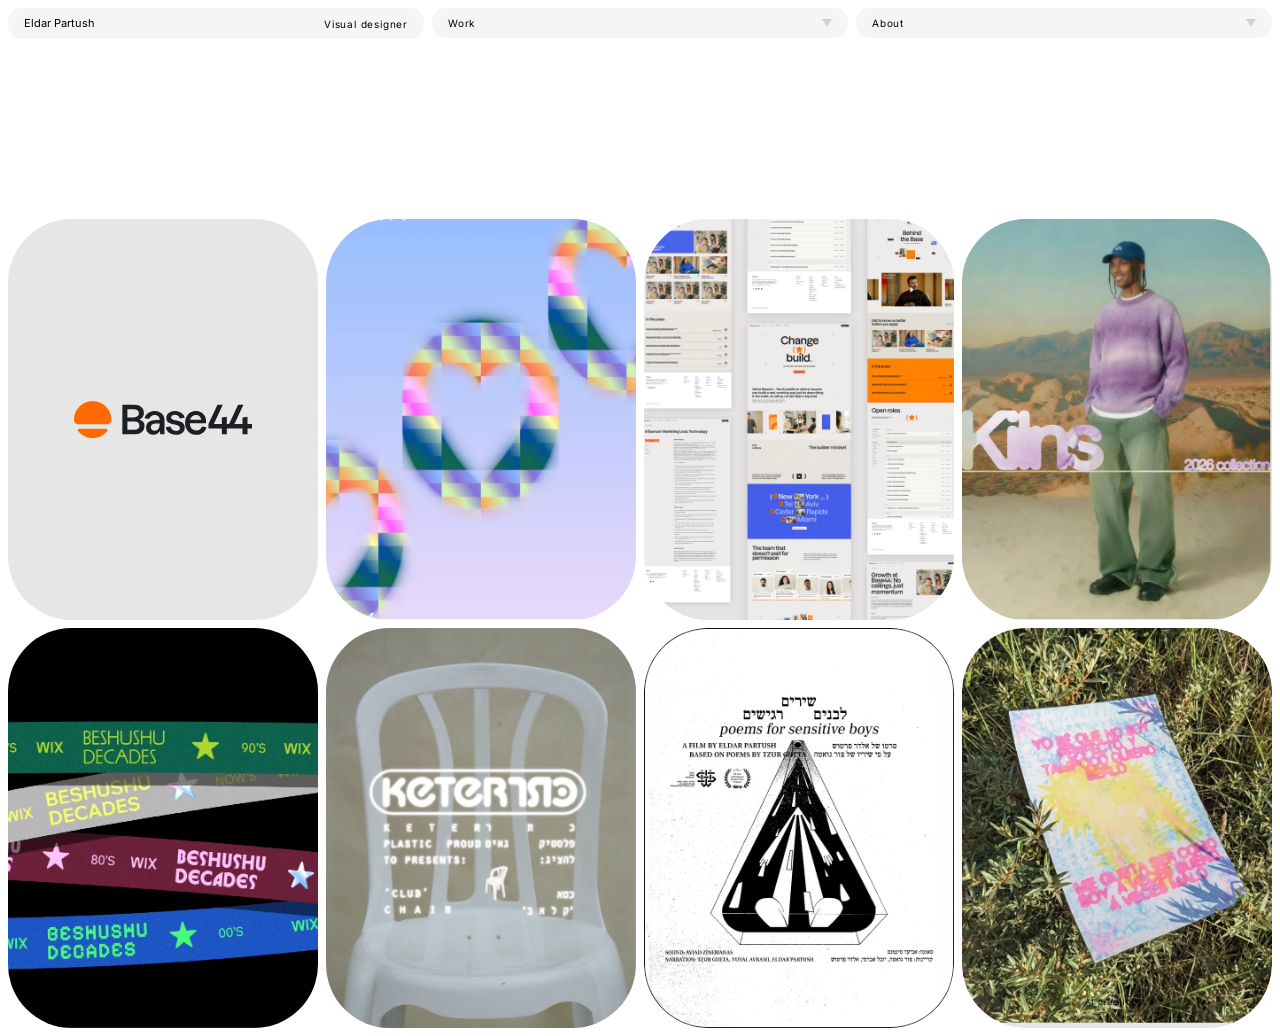
==== index.html @ a839dbbc "Base44 Careers screens, updated AI Creations media and description Co-Authored-By: Claude Opus 5.5 <" ====
<!doctype html>
<html lang="en">
<head>
<meta charset="utf-8">
<meta name="viewport" content="width=device-width, initial-scale=1, viewport-fit=cover">
<meta name="description" content="Eldar Partush, visual designer. Selected work in branding, campaigns, events and motion.">
<title>Eldar Partush</title>
<link rel="preconnect" href="https://fonts.googleapis.com">
<link rel="preconnect" href="https://fonts.gstatic.com" crossorigin>
<link rel="stylesheet" href="https://fonts.googleapis.com/css2?family=Inter:wght@400;500&display=swap">
<style>
  /* Layout: 8px gutter, three equal header pills, a 4-column tile grid; project pages split 50/50 into a sticky info column and a media grid built on the same column width. */
  :root {
    --bg: #ffffff;
    --pill: #f5f5f5;
    --tile: #e6e6e6;
    --ink: #000000;
    --ink-muted: rgba(0, 0, 0, 0.3);
    --ink-caption: #4d4d4d;
    --rule: rgba(0, 0, 0, 0.1);
    --glass: rgba(245, 245, 245, 0.72);
    --font: "Inter", "Helvetica Neue", Arial, system-ui, sans-serif;
    --gap: 8px;
    --pill-r: 14px;
    --hero: 180px;
    color-scheme: light;
  }

  * { box-sizing: border-box; }
  html { -webkit-text-size-adjust: 100%; }
  body {
    margin: 0;
    background: var(--bg);
    color: var(--ink);
    font-family: var(--font);
    font-size: 10px;
    letter-spacing: 0.8px;
    -webkit-font-smoothing: antialiased;
  }
  a { color: inherit; text-decoration: none; }
  button { font: inherit; color: inherit; letter-spacing: inherit; background: none; border: 0; padding: 0; cursor: pointer; text-align: inherit; }
  :focus-visible { outline: 1.5px solid var(--ink); outline-offset: 2px; }

  .wrap {
    padding-inline: var(--gap);
    padding-block: 0 var(--gap);
    container-type: inline-size;
    container-name: page;
  }

  /* ---------- Header ---------- */
  .header {
    position: sticky;
    top: env(safe-area-inset-top, 0px);
    z-index: 20;
    display: grid;
    grid-template-columns: repeat(3, minmax(0, 1fr));
    gap: var(--gap);
    padding-top: var(--gap);
    background: var(--bg);
  }
  .pill {
    display: flex;
    align-items: center;
    justify-content: space-between;
    gap: 12px;
    min-height: 30px;
    padding: 9px 16px;
    border-radius: var(--pill-r);
    background: var(--pill);
    white-space: nowrap;
    width: 100%;
    line-height: 1.2;
  }
  .brand .name { font-size: 11px; letter-spacing: 0; }
  .chev { width: 10px; height: 8px; flex: none; transition: transform .25s ease; }
  .chev-left { width: 8px; height: 10px; flex: none; }
  .menu { position: relative; }
  .menu[data-open="true"] .chev { transform: rotate(180deg); }
  .menu .pill:hover { background: #efefef; }

  .panel {
    position: absolute;
    top: calc(100% + 4px);
    left: 0;
    right: 0;
    max-height: calc(100vh - 60px);
    overflow-y: auto;
    padding: 16px;
    border-radius: var(--pill-r);
    background: var(--glass);
    -webkit-backdrop-filter: blur(24px) saturate(1.2);
    backdrop-filter: blur(24px) saturate(1.2);
    opacity: 0;
    transform: translateY(-4px);
    pointer-events: none;
    transition: opacity .2s ease, transform .2s ease;
  }
  .menu[data-open="true"] .panel { opacity: 1; transform: none; pointer-events: auto; }

  .label { color: var(--ink-muted); text-transform: uppercase; letter-spacing: 0.8px; }
  .divider { height: 1px; background: var(--rule); }
  .rows { display: grid; gap: 8px; letter-spacing: 0.2px; }
  .row { display: grid; grid-template-columns: 1fr 1fr; gap: 8px; }
  .row > * { min-width: 0; }

  .worklist { display: grid; gap: 0; }
  .worklist .head { display: grid; grid-template-columns: 1fr 1fr; gap: 8px; padding-bottom: 8px; border-bottom: 1px solid var(--rule); }
  .worklist a {
    display: grid; grid-template-columns: 1fr 1fr; gap: 8px;
    padding-block: 7px; letter-spacing: 0.2px;
    border-bottom: 1px solid transparent;
    transition: opacity .15s ease;
  }
  .worklist:hover a { opacity: .45; }
  .worklist a:hover, .worklist a:focus-visible { opacity: 1; }

  .about { display: grid; gap: 28px; }
  .about section { display: grid; gap: 8px; }
  .about p { margin: 0; line-height: 1.5; letter-spacing: 0.2px; max-width: 60ch; }
  .about ul { list-style: none; margin: 0; padding: 0; display: grid; gap: 3px; letter-spacing: 0.2px; }
  .about .link { text-decoration: underline; text-decoration-color: var(--rule); text-underline-offset: 2px; overflow-wrap: anywhere; }
  .about .link:hover { text-decoration-color: currentColor; }

  /* ---------- Shared column math ---------- */
  .hero-space { height: var(--hero); }
  .main { --col: calc((100cqw - 3 * var(--gap)) / 4); }
  .tile, .media {
    position: relative;
    overflow: hidden;
    background: var(--tile);
    border-radius: calc(var(--col) * 0.2057);
    max-width: 100%;
  }
  .tile img, .tile video, .media img, .media video { display: block; width: 100%; height: 100%; object-fit: cover; }

  /* ---------- Home grid ---------- */
  .grid { display: grid; grid-template-columns: repeat(4, minmax(0, 1fr)); gap: var(--gap); }
  .tile { aspect-ratio: 350 / 452; }
  .tile.logo { display: grid; place-items: center; }
  .tile.logo img { width: 57.7%; height: auto; object-fit: contain; }
  /* Hover caption: black text on a white pill, readable over any image */
  .tile .cap {
    position: absolute; left: 50%; bottom: 5.3%;
    max-width: calc(100% - 32px); width: max-content;
    padding: 7px 14px; border-radius: var(--pill-r);
    background: #ffffff; color: var(--ink);
    white-space: nowrap; overflow: hidden; text-overflow: ellipsis;
    opacity: 0; transform: translate(-50%, 4px);
    transition: opacity .25s ease, transform .25s ease;
    pointer-events: none;
  }
  a.tile img, a.tile video { transition: transform .6s cubic-bezier(.2, .7, .2, 1); }
  a.tile:hover img, a.tile:focus-visible img, a.tile:hover video, a.tile:focus-visible video { transform: scale(1.025); }
  .tile:hover .cap, .tile:focus-visible .cap { opacity: 1; transform: translate(-50%, 0); }
  @media (hover: none) { .tile .cap { opacity: 1; transform: translate(-50%, 0); } }

  /* ---------- Project page ---------- */
  .project { display: grid; grid-template-columns: repeat(2, minmax(0, 1fr)); gap: var(--gap); align-items: start; }
  .info {
    position: sticky;
    top: calc(env(safe-area-inset-top, 0px) + 46px);
    display: grid; gap: var(--gap); min-width: 0;
  }
  .card { background: var(--pill); border-radius: var(--pill-r); padding: 16px; display: grid; gap: 36px; }
  .card section { display: grid; gap: 8px; }
  .card p { margin: 0; letter-spacing: 0.2px; line-height: 1.5; max-width: 72ch; }
  .back:hover { background: #efefef; }
  .todo { color: var(--ink-muted); }

  .media-grid { display: grid; grid-template-columns: repeat(2, minmax(0, 1fr)); gap: var(--gap); min-width: 0; }
  .media { aspect-ratio: 350 / 452; }
  .media.wide { grid-column: 1 / -1; }
  .media.wide.r480 { aspect-ratio: 708 / 480; }
  .media.wide.r452 { aspect-ratio: 708 / 452; }
  .media.wide.r398 { aspect-ratio: 708 / 398; }
  .media.wide.r331 { aspect-ratio: 708 / 331; }
  /* Portrait film: half the media column, 9:16 like the Figma frame (354×629) */
  .media.tall { grid-column: 1; aspect-ratio: 354 / 629; background: #000; }
  .media.embed { background: #ebebe9; clip-path: inset(0 round calc(var(--col) * 0.2057)); }
  .media.embed iframe { position: absolute; inset: 0; width: 100%; height: 100%; border: 0; background: #fff; }
  /* Live sites render at a real viewport width and are scaled down by fitEmbed() */
  .media.embed:not(.video) iframe { inset: auto; top: 0; left: 0; transform-origin: 0 0; }
  /* Player placement taken from the Keter frame in Figma: 647×363 at (31, 58) inside 708×480 */
  .media.embed.video iframe { inset: auto; left: 4.394%; top: 12.14%; width: 91.4%; height: 75.71%; background: #000; }
  .media.embed-fallback { display: block; }
  .embed-cta {
    position: absolute; left: 50%; bottom: 7%; transform: translateX(-50%);
    padding: 9px 16px; border-radius: var(--pill-r); background: var(--glass);
    -webkit-backdrop-filter: blur(16px); backdrop-filter: blur(16px); white-space: nowrap;
  }

  /* Next-project link sits under the whole project, after the media */
  .next { margin-top: var(--gap); }

  /* view switching */
  .view { animation: fade .35s ease both; }
  @keyframes fade { from { opacity: 0; } to { opacity: 1; } }

  /* ---------- Narrow screens ---------- */
  @media (max-width: 900px) {
    :root { --hero: 96px; }
    .main { --col: calc((100cqw - var(--gap)) / 2); }
    .grid { grid-template-columns: repeat(2, minmax(0, 1fr)); }
    .project { grid-template-columns: minmax(0, 1fr); }
    .info { position: static; }
  }
  @media (max-width: 640px) {
    .media.wide.embed:not(.video) { aspect-ratio: 3 / 4; }
  }
  @media (max-width: 640px) {
    :root { --hero: 48px; }
    .header { grid-template-columns: 1fr 1fr; }
    .header .brand { grid-column: 1 / -1; }
    .menu .panel { position: fixed; left: var(--gap); right: var(--gap); top: 88px; max-height: calc(100vh - 100px); }
  }

  @media (prefers-reduced-motion: reduce) {
    *, *::before, *::after { transition: none !important; animation: none !important; }
  }
</style>
</head>
<body>
<div class="wrap">
  <header class="header">
    <a class="pill brand" href="#" aria-label="Eldar Partush, home">
      <span class="name">Eldar Partush</span>
      <span>Visual designer</span>
    </a>

    <div class="menu" id="menu-work" data-open="false">
      <button class="pill" id="btn-work" aria-expanded="false" aria-controls="panel-work">
        <span>Work</span>
        <img class="chev" src="img/chevron.svg" alt="" width="10" height="8">
      </button>
      <div class="panel" id="panel-work" role="region" aria-label="All work">
        <div class="worklist" id="worklist">
          <div class="head label"><span>Title</span><span>Categories</span></div>
        </div>
      </div>
    </div>

    <div class="menu" id="menu-about" data-open="false">
      <button class="pill" id="btn-about" aria-expanded="false" aria-controls="panel-about">
        <span>About</span>
        <img class="chev" src="img/chevron.svg" alt="" width="10" height="8">
      </button>
      <div class="panel" id="panel-about" role="region" aria-label="About">
        <div class="about">
          <section>
            <span class="label">Information</span>
            <div class="divider"></div>
            <p>I'm a visual designer working across brand identity, campaigns, events and motion.</p>
            <p>Curiosity is what drives me. I get a kick out of new tools and pick them up fast, which is how AI found its way into the heart of how I work. In my designs I go for playfulness, vivid color and precision: work that feels fun at first glance and holds up when you look closer.</p>
            <p>I hold a B.Des in Visual Communication from Shenkar. For the past three years I've been at Wix, where I started as a product designer on Wix Studio and today work as a visual designer on the Design Dev team.</p>
          </section>
          <section>
            <span class="label">Services</span>
            <div class="divider"></div>
            <ul>
              <li>Brand identity</li>
              <li>Campaigns</li>
              <li>Event design</li>
              <li>Web design</li>
              <li>Motion design</li>
              <li>AI-driven design</li>
            </ul>
          </section>
          <section>
            <span class="label">Selected clients</span>
            <div class="divider"></div>
            <ul>
              <li>Base44</li>
              <li>Wix</li>
            </ul>
          </section>
          <section>
            <span class="label">Contact</span>
            <div class="divider"></div>
            <div class="rows">
              <div class="row"><span>Mail</span><a class="link" href="mailto:eldar27p@gmail.com">eldar27p@gmail.com</a></div>
              <div class="row"><span>Instagram</span><a class="link" href="https://www.instagram.com/pppartush/" target="_blank" rel="noopener">@pppartush</a></div>
            </div>
          </section>
        </div>
      </div>
    </div>
  </header>

  <div class="hero-space" aria-hidden="true"></div>

  <main class="main" id="app"></main>
</div>

<script>
  // Live sites can be framed only on the GitHub Pages build; build.py flips this to true there.
  const CAN_EMBED = true;

  // Everything editable lives here: tiles on the home grid and the project pages they open.
  const PROJECTS = {
    base44: {
      title: "Base44 Rebrand",
      client: "Base44",
      categories: "Brand identity, Iconography",
      year: "2026",
      description: "As part of the team behind the new Base44 brand, I focused on the icon system: shaping the family of symbols that became a core part of the identity, from early exploration to the final set.",
      media: [
        { src: "img/base44-01.webp", mp4: "video/base44-01.mp4", wide: "r480", alt: "Base44 logo" },
        { src: "img/base44-02.webp", alt: "Logo construction grid" },
        { src: "img/base44-03.webp", alt: "Colour palette: orange, blue, off-white, black, green" },
        { src: "img/base44-04.webp", mp4: "video/base44-04.mp4", alt: "Blue brand symbol on a poster layout" },
        { src: "img/base44-05.webp", alt: "Brand voice words on orange" },
        { src: "img/base44-06.webp", mp4: "video/base44-06.mp4", alt: "Builders campaign with the brand symbol" },
        { src: "img/base44-07.webp", alt: "Symbol pattern in blue" }
      ]
    },
    pride: {
      title: "Pride Month",
      client: "Wix",
      categories: "Campaign, Event branding",
      year: "2025",
      description: "I created the visual language for Pride Month at Wix and carried it across a wide range of touchpoints, from large-format screens and merchandise to communications for the events held on campus.",
      media: [
        { src: "img/pride-01.webp", mp4: "video/pride-01.mp4", wide: "r480", alt: "Pride Month key visual, 25 May to 25 June" },
        { src: "img/pride-02.webp", alt: "Dana International poster on a column" },
        { src: "img/pride-03.webp", alt: "Pride fan held up against the sky" },
        { src: "img/pride-04.webp", mp4: "video/pride-04.mp4", alt: "Pride Month screen in the office lobby" },
        { src: "img/pride-arch.webp", alt: "Striped rainbow arch installation" },
        { src: "img/pride-poster.webp", alt: "Pride Month events poster on a wall" },
        { src: "img/pride-05.webp", mp4: "video/pride-05.mp4", alt: "Pixel hearts" }
      ]
    },
    careers: {
      title: "Base44 Careers",
      client: "Base44",
      categories: "Web design, Interaction",
      year: "2026",
      link: "https://base44.com/careers",
      description: "I designed the Base44 careers site, from its layout and visual system to the interactions that bring it to life. The site was developed with the help of Claude Code.",
      media: [
        // The live site at base44.com; scroll and click through it inside the frame.
        { embed: "https://base44.com/careers", fallback: "img/tile-base44-career.webp", wide: "r480", alt: "Base44 careers site, live" },
        { src: "img/careers-02.webp", ratio: "350 / 194", alt: "Open roles list" },
        { src: "img/careers-03.webp", ratio: "350 / 194", alt: "In the press section" },
        { src: "img/careers-04.webp", ratio: "350 / 211", alt: "Find us in New York, Tel Aviv, Cedar Rapids and Miami" },
        { src: "img/careers-05.webp", ratio: "350 / 211", alt: "Behind the Base" }
      ]
    },
    ai: {
      title: "AI Creations",
      client: "Multiple",
      categories: "AI imagery, Motion",
      year: "2025–2026",
      description: "AI has become part of my everyday toolkit. I weave image and video generation into my day-to-day design work and into campaigns, using it to push ideas further and give them a visual edge that would be hard to reach any other way. Tools like Weavy and Plnty let me move from a rough concept to a finished, moving piece in a fraction of the time. The deeper I got into it, the more I wanted to share it, and today I run Weavy workshops at Wix that help beginners take their first steps with the tool.",
      media: [
        { src: "img/ai-01.webp", mp4: "video/ai-01.mp4", wide: "r480", alt: "Hiker crossing a snowy ridge" },
        { src: "img/ai-tomato.webp", mp4: "video/ai-tomato.mp4", ratio: "350 / 370", alt: "Felted tomato, stop-motion made with Plnty" },
        { src: "img/ai-03.webp", mp4: "video/ai-03.mp4", ratio: "350 / 370", alt: "Two people in pastel knitwear" },
        { src: "img/ai-05.webp", mp4: "video/tile-kins.mp4", alt: "Kins 2026 collection" },
        { src: "img/ai-02.webp", alt: "Figure in a pink balaclava, Seasons Opening Event" },
        { src: "img/ai-workshop.webp", wide: "r480", alt: "Weavy workshop at Wix" }
      ]
    },
    beshushu: {
      title: "Beshushu Decades",
      client: "Wix",
      categories: "Event branding",
      year: "2025",
      description: "Beshushu Decades was a week-long event at Wix, with a secret performance by a different artist every evening. I led the full graphic identity of the event, building a visual language around the decade each night was tied to, driven by a play of revealing and concealing that runs through the graphics.",
      media: [
        { src: "img/beshushu-01.webp", mp4: "video/beshushu-01.mp4", wide: "r480", alt: "Beshushu Decades ribbons" },
        { src: "img/beshushu-02.webp", alt: "Poster being hung on a wall" },
        { src: "img/beshushu-03.webp", alt: "Event stage with the Beshushu screen" },
        { src: "img/beshushu-04.webp", mp4: "video/beshushu-04.mp4", alt: "Campus screen with the ribbons" },
        { src: null, alt: "" }
      ]
    },
    keter: {
      title: "Keter Club",
      client: "Shenkar, student project",
      categories: "Short film, Art direction",
      year: "2022",
      description: "A short film made as a student project at Shenkar, built around the iconic Keter plastic chair and woven together from family and archival footage.",
      media: [
        { embed: "https://player.vimeo.com/video/848519919?title=0&byline=0&portrait=0&dnt=1", video: true, fallback: "img/keter-01.webp", wide: "r480", alt: "Keter Club film" },
        { src: "img/keter-02.webp", alt: "Stacked plastic chairs with the Keter Club logo" },
        { src: "img/keter-03.webp", alt: "Archive film still" },
        { src: "img/keter-04.webp", wide: "r452", alt: "End credits over a white chair" }
      ]
    },
    poems: {
      title: "Poems for Sensitive Boys",
      client: "Shenkar, final project",
      categories: "Animation, Short film",
      year: "2023",
      description: "An animated short film based on poems by Tzur Gueta, created as my final project in the Visual Communication program at Shenkar.",
      media: [
        { src: "img/film-01.webp", mp4: "video/film-01.mp4", tall: true, controls: true, alt: "Poems for Sensitive Boys, animated short film" }
      ]
    },
    graphics: {
      title: "Graphic Design",
      client: null,
      categories: "Print, Posters",
      year: null,
      description: null,
      media: [
        { src: "img/gfx-01.webp", alt: "Poster lying in the grass" },
        { src: "img/gfx-02.webp", alt: "Happy Birthday gift box" },
        { src: "img/gfx-03.webp", mp4: "video/gfx-03.mp4", wide: "r331", alt: "Graduates Exhibition 2023 animated posters" },
        { src: "img/gfx-04.webp", alt: "Illustrated yellow figure" },
        { src: "img/gfx-05.webp", alt: "Illustrated figure with pink hair" },
        { src: "img/gfx-06.webp", alt: "Designer working on a laptop" },
        { src: "img/gfx-07.webp", alt: "Eldar's 29th birthday invitation" }
      ]
    }
  };

  // Home grid, in Figma order. Each tile opens its project page.
  const TILES = [
    { project: "base44", logo: "img/base44-logo.svg", caption: "Base44 Rebrand" },
    { project: "pride", src: "img/tile-pride.webp", mp4: "video/pride-05.mp4", caption: "Pride Month" },
    { project: "careers", src: "img/tile-base44-career.webp", caption: "Base44 Careers" },
    { project: "ai", src: "img/tile-kins.webp", mp4: "video/tile-kins.mp4", caption: "AI Creations", tone: "on-photo" },
    { project: "beshushu", src: "img/tile-beshushu.webp", mp4: "video/tile-beshushu.mp4", caption: "Beshushu Decades", tone: "on-dark" },
    { project: "keter", src: "img/tile-keter.webp", caption: "Keter Club" },
    { project: "poems", src: "img/tile-poems.webp", caption: "Poems for Sensitive Boys" },
    { project: "graphics", src: "img/tile-grass.webp", caption: "Graphic Design", tone: "on-photo" }
  ];

  const ORDER = TILES.map(t => t.project).filter(Boolean);
  const REDUCED_MOTION = window.matchMedia("(prefers-reduced-motion: reduce)").matches;
  const app = document.getElementById("app");
  const esc = s => String(s).replace(/[&<>"]/g, c => ({ "&": "&amp;", "<": "&lt;", ">": "&gt;", '"': "&quot;" }[c]));
  const val = v => v == null ? '<span class="todo">To add</span>' : esc(v);

  function renderHome() {
    const tiles = TILES.map((t, i) => {
      if (t.placeholder) return `<div class="tile" aria-hidden="true"></div>`;
      const eager = i < 4 ? "eager" : "lazy";
      const inner = t.logo
        ? `<img src="${t.logo}" alt="" width="202" height="42">`
        : t.mp4
          ? `<video src="${t.mp4}" poster="${t.src}" muted loop playsinline preload="auto" aria-hidden="true"></video>`
          : `<img src="${t.src}" alt="" width="700" height="904" loading="${eager}" decoding="async">`;
      const cls = `tile${t.logo ? " logo" : ""}${t.tone ? " " + t.tone : ""}`;
      const cap = `<span class="cap">${esc(t.caption)}</span>`;
      return t.project
        ? `<a class="${cls}" href="#${t.project}" aria-label="${esc(t.caption)}">${inner}${cap}</a>`
        : `<div class="${cls}" tabindex="0" aria-label="${esc(t.caption)}">${inner}${cap}</div>`;
    }).join("");
    app.innerHTML = `<div class="view grid">${tiles}</div>`;
    app.querySelectorAll(".tile video").forEach(bindTileVideo);
  }

  // Home tiles stay still until hovered (or focused); touch screens have no hover, so they play on their own there.
  const CAN_HOVER = window.matchMedia("(hover: hover)").matches;
  function bindTileVideo(video) {
    if (REDUCED_MOTION) return;
    if (!CAN_HOVER) { video.play().catch(() => {}); return; }
    const tile = video.closest(".tile");
    const start = () => video.play().catch(() => {});
    const stop = () => { video.pause(); video.currentTime = 0; };
    tile.addEventListener("mouseenter", start);
    tile.addEventListener("mouseleave", stop);
    tile.addEventListener("focus", start);
    tile.addEventListener("blur", stop);
  }

  function renderProject(key) {
    const p = PROJECTS[key];
    const next = ORDER[(ORDER.indexOf(key) + 1) % ORDER.length];
    const media = p.media.map((m, i) => {
      const cls = `media${m.wide ? " wide " + m.wide : ""}${m.tall ? " tall" : ""}`;
      // Frames with their own proportions in Figma (e.g. 350×194) pass `ratio`.
      const ar = m.ratio ? `aspect-ratio:${m.ratio};` : "";
      if (m.embed && CAN_EMBED) return `<div class="${cls} embed${m.video ? " video" : ""}"><iframe src="${m.embed}" title="${esc(m.alt)}" allow="autoplay; fullscreen; picture-in-picture; encrypted-media" allowfullscreen referrerpolicy="${m.video ? "strict-origin-when-cross-origin" : "no-referrer"}"></iframe></div>`;
      if (m.embed) return `<a class="${cls} embed-fallback" href="${m.embed}" target="_blank" rel="noopener"><img src="${m.fallback}" alt="${esc(m.alt)}" width="1416" height="960"><span class="embed-cta">${m.video ? "Watch on Vimeo" : "Open live site"} ↗</span></a>`;
      if (!m.src) return `<div class="${cls}" style="${ar}" aria-hidden="true"></div>`;
      // Silent looping clip; the Figma still is the poster until it plays (and stays put for reduced motion).
      // A film with sound gets a player; everything else is a silent looping clip.
      if (m.mp4 && m.controls) return `<figure class="${cls}" style="margin:0;${ar}"><video src="${m.mp4}" poster="${m.src}" controls playsinline preload="metadata" aria-label="${esc(m.alt)}"></video></figure>`;
      if (m.mp4) return `<figure class="${cls}" style="margin:0;${ar}"><video src="${m.mp4}" poster="${m.src}" ${REDUCED_MOTION ? "" : "autoplay"} muted loop playsinline preload="${i < 3 ? "auto" : "metadata"}" aria-label="${esc(m.alt)}"></video></figure>`;
      const w = m.wide ? 1416 : 700;
      return `<figure class="${cls}" style="margin:0;${ar}"><img src="${m.src}" alt="${esc(m.alt)}" width="${w}" height="904" loading="${i < 3 ? "eager" : "lazy"}" decoding="async"></figure>`;
    }).join("");
    app.innerHTML = `
      <div class="view project">
        <aside class="info">
          <div class="pill"><span>${esc(p.title)}</span></div>
          <a class="pill back" href="#"><span>Back to Overview</span><img class="chev-left" src="img/chevron-2.svg" alt="" width="8" height="10"></a>
          ${p.link ? `<a class="pill back" href="${p.link}" target="_blank" rel="noopener"><span>View live site</span><span aria-hidden="true">↗</span></a>` : ""}
          <div class="card">
            <section>
              <span class="label">Information</span>
              <div class="divider"></div>
              <div class="rows">
                <div class="row"><span>Client:</span><span>${val(p.client)}</span></div>
                <div class="row"><span>Categories:</span><span>${val(p.categories)}</span></div>
                <div class="row"><span>Year:</span><span>${val(p.year)}</span></div>
              </div>
            </section>
            <section>
              <span class="label">Description</span>
              <div class="divider"></div>
              <p>${p.description == null ? '<span class="todo">Project description goes here. Describe the brief, your role, and the final outcome in two or three sentences.</span>' : esc(p.description)}</p>
            </section>
          </div>
        </aside>
        <div class="media-grid">${media}</div>
      </div>
      <a class="pill back next view" href="#${next}"><span>Next: ${esc(PROJECTS[next].title)}</span><img class="chev-left" src="img/chevron-2.svg" alt="" width="8" height="10" style="transform:rotate(180deg)"></a>`;
    app.querySelectorAll(".media.embed:not(.video)").forEach(fitEmbed);
  }

  // Show a framed site at a real desktop (or phone) width, scaled down to fit the frame.
  // The inner viewport is a little taller than what shows, so the site's bottom-anchored
  // cookie banner sits below the visible edge instead of covering the content.
  function fitEmbed(box) {
    const frame = box.querySelector("iframe");
    const fit = () => {
      const w = box.clientWidth, h = box.clientHeight;
      if (!w) return;
      const phone = w < 520;
      const vw = phone ? 390 : 1440;
      const hidden = phone ? 220 : 170;
      const s = w / vw;
      frame.style.width = vw + "px";
      frame.style.height = Math.ceil(h / s + hidden) + "px";
      frame.style.transform = `scale(${s})`;
    };
    fit();
    new ResizeObserver(fit).observe(box);
  }

  function route() {
    const key = location.hash.slice(1);
    closeMenus();
    if (PROJECTS[key]) { renderProject(key); document.title = `${PROJECTS[key].title} · Eldar Partush`; }
    else { renderHome(); document.title = "Eldar Partush"; }
    window.scrollTo(0, 0);
  }

  // Work list in the dropdown
  document.getElementById("worklist").insertAdjacentHTML("beforeend",
    ORDER.map(k => `<a href="#${k}"><span>${esc(PROJECTS[k].title)}</span><span>${esc(PROJECTS[k].categories)}</span></a>`).join(""));

  // Dropdowns
  const menus = [["menu-work", "btn-work"], ["menu-about", "btn-about"]].map(([m, b]) => ({ m: document.getElementById(m), b: document.getElementById(b) }));
  function setOpen(x, open) { x.m.dataset.open = String(open); x.b.setAttribute("aria-expanded", String(open)); }
  function closeMenus() { menus.forEach(x => setOpen(x, false)); }
  menus.forEach(x => x.b.addEventListener("click", e => {
    e.stopPropagation();
    const open = x.m.dataset.open !== "true";
    closeMenus();
    setOpen(x, open);
  }));
  document.addEventListener("click", e => { if (!e.target.closest(".menu")) closeMenus(); });
  document.addEventListener("keydown", e => { if (e.key === "Escape") closeMenus(); });

  window.addEventListener("hashchange", route);
  route();
</script>
</body>
</html>
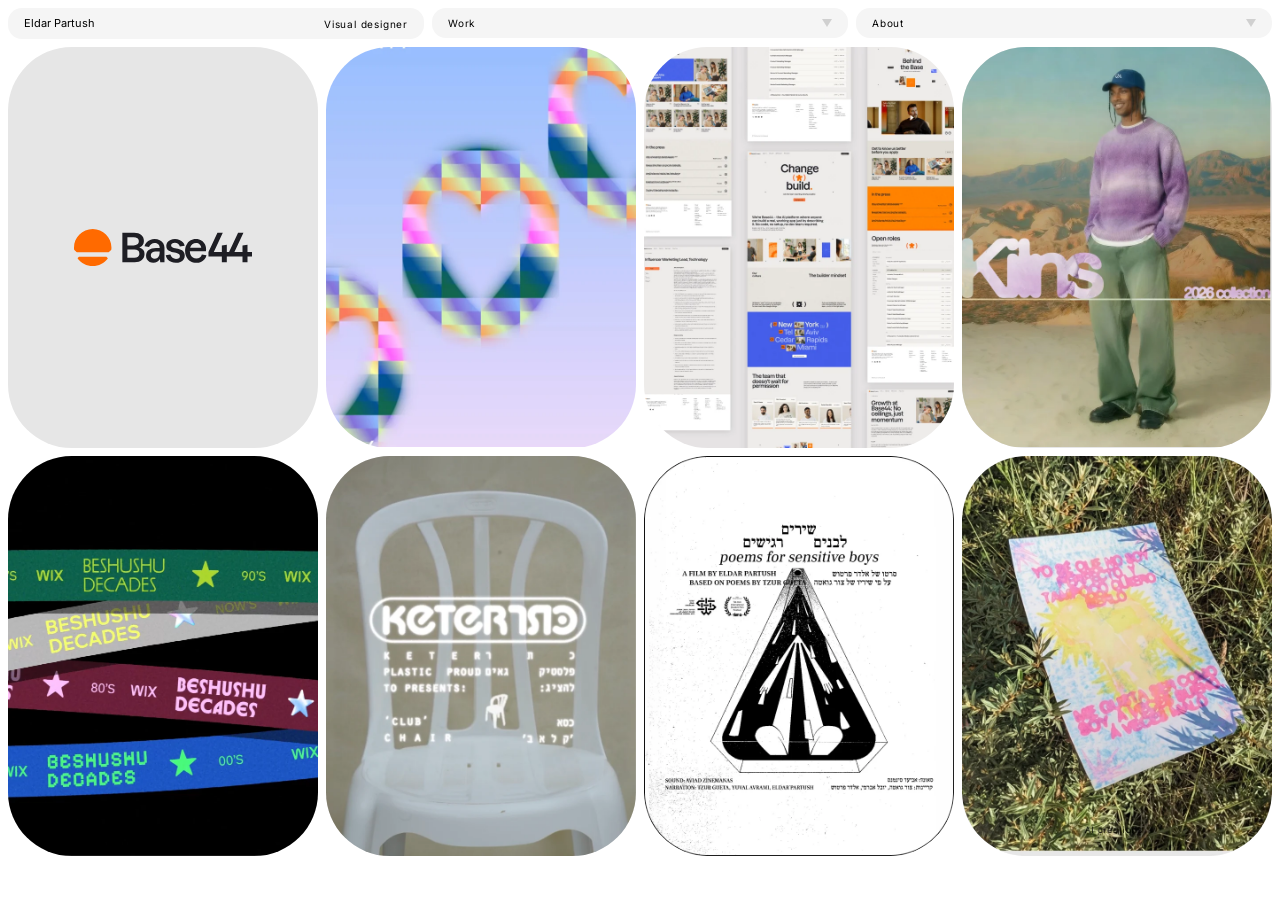
==== commit 472e95b3: "Remove Selected clients from About; tighten space under the header on the home grid Co-Authored-By: " ====
--- a/index.html
+++ b/index.html
@@ -124,6 +124,8 @@
 
   /* ---------- Shared column math ---------- */
   .hero-space { height: var(--hero); }
+  /* On the home grid the space under the header matches the gap between tiles */
+  body[data-view="home"] .hero-space { height: var(--gap); }
   .main { --col: calc((100cqw - 3 * var(--gap)) / 4); }
   .tile, .media {
     position: relative;
@@ -267,14 +269,6 @@
             </ul>
           </section>
           <section>
-            <span class="label">Selected clients</span>
-            <div class="divider"></div>
-            <ul>
-              <li>Base44</li>
-              <li>Wix</li>
-            </ul>
-          </section>
-          <section>
             <span class="label">Contact</span>
             <div class="divider"></div>
             <div class="rows">
@@ -370,9 +364,9 @@
       media: [
         { src: "img/beshushu-01.webp", mp4: "video/beshushu-01.mp4", wide: "r480", alt: "Beshushu Decades ribbons" },
         { src: "img/beshushu-02.webp", alt: "Poster being hung on a wall" },
-        { src: "img/beshushu-03.webp", alt: "Event stage with the Beshushu screen" },
+        { src: "img/besh-unwrap.webp", mp4: "video/beshushu-unwrap.mp4", alt: "Unwrapping a Beshushu Decades poster" },
         { src: "img/beshushu-04.webp", mp4: "video/beshushu-04.mp4", alt: "Campus screen with the ribbons" },
-        { src: null, alt: "" }
+        { src: "img/beshushu-03.webp", alt: "Event stage with the Beshushu screen" }
       ]
     },
     keter: {
@@ -399,19 +393,19 @@
       ]
     },
     graphics: {
-      title: "Graphic Design",
-      client: null,
+      title: "Mix Graphic Design",
+      client: "Mix",
       categories: "Print, Posters",
-      year: null,
-      description: null,
+      year: "2022–2026",
+      description: false,
       media: [
         { src: "img/gfx-01.webp", alt: "Poster lying in the grass" },
         { src: "img/gfx-02.webp", alt: "Happy Birthday gift box" },
         { src: "img/gfx-03.webp", mp4: "video/gfx-03.mp4", wide: "r331", alt: "Graduates Exhibition 2023 animated posters" },
-        { src: "img/gfx-04.webp", alt: "Illustrated yellow figure" },
-        { src: "img/gfx-05.webp", alt: "Illustrated figure with pink hair" },
-        { src: "img/gfx-06.webp", alt: "Designer working on a laptop" },
-        { src: "img/gfx-07.webp", alt: "Eldar's 29th birthday invitation" }
+        { src: "img/gfx-gifts.webp", alt: "Floating striped gift boxes" },
+        { src: "img/gfx-07.webp", alt: "Eldar's 29th birthday invitation" },
+        { src: "img/gfx-superwix-blue.webp", alt: "SuperWix poster for Wix Japan, blue" },
+        { src: "img/gfx-superwix-red.webp", alt: "SuperWix poster for Wix Japan, red" }
       ]
     }
   };
@@ -425,7 +419,7 @@
     { project: "beshushu", src: "img/tile-beshushu.webp", mp4: "video/tile-beshushu.mp4", caption: "Beshushu Decades", tone: "on-dark" },
     { project: "keter", src: "img/tile-keter.webp", caption: "Keter Club" },
     { project: "poems", src: "img/tile-poems.webp", caption: "Poems for Sensitive Boys" },
-    { project: "graphics", src: "img/tile-grass.webp", caption: "Graphic Design", tone: "on-photo" }
+    { project: "graphics", src: "img/tile-grass.webp", caption: "Mix Graphic Design", tone: "on-photo" }
   ];
 
   const ORDER = TILES.map(t => t.project).filter(Boolean);
@@ -500,11 +494,12 @@
                 <div class="row"><span>Year:</span><span>${val(p.year)}</span></div>
               </div>
             </section>
+${p.description === false ? "" : `
             <section>
               <span class="label">Description</span>
               <div class="divider"></div>
               <p>${p.description == null ? '<span class="todo">Project description goes here. Describe the brief, your role, and the final outcome in two or three sentences.</span>' : esc(p.description)}</p>
-            </section>
+            </section>`}
           </div>
         </aside>
         <div class="media-grid">${media}</div>
@@ -536,6 +531,7 @@
   function route() {
     const key = location.hash.slice(1);
     closeMenus();
+    document.body.dataset.view = PROJECTS[key] ? "project" : "home";
     if (PROJECTS[key]) { renderProject(key); document.title = `${PROJECTS[key].title} · Eldar Partush`; }
     else { renderHome(); document.title = "Eldar Partush"; }
     window.scrollTo(0, 0);
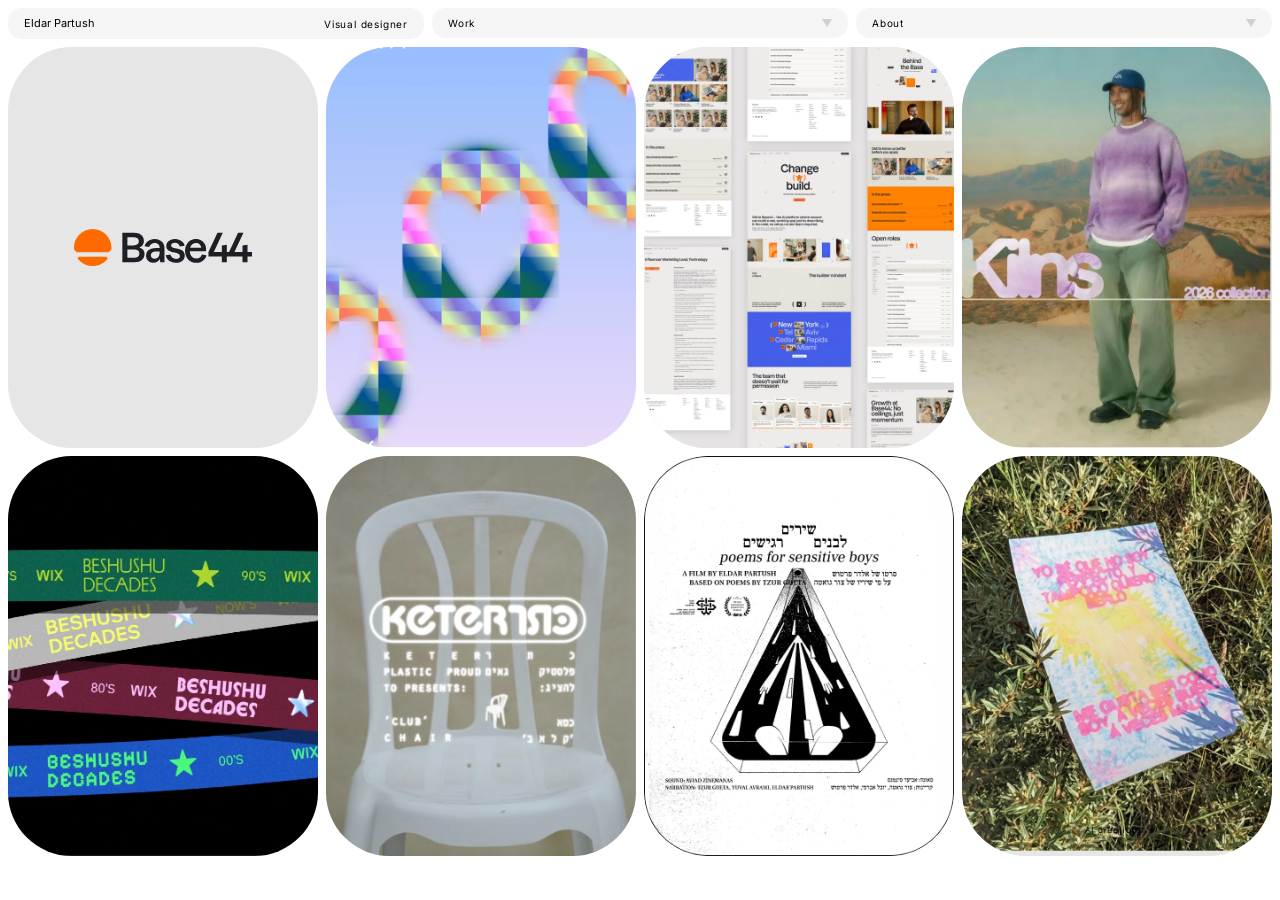
==== commit 1151eeb4: "Use the same tight space under the header on project pages Co-Authored-By: Claude Opus 5.5 <noreply@" ====
--- a/index.html
+++ b/index.html
@@ -123,9 +123,8 @@
   .about .link:hover { text-decoration-color: currentColor; }
 
   /* ---------- Shared column math ---------- */
-  .hero-space { height: var(--hero); }
-  /* On the home grid the space under the header matches the gap between tiles */
-  body[data-view="home"] .hero-space { height: var(--gap); }
+  /* The space under the header matches the gap between tiles and frames, on every page */
+  .hero-space { height: var(--gap); }
   .main { --col: calc((100cqw - 3 * var(--gap)) / 4); }
   .tile, .media {
     position: relative;
@@ -192,7 +191,6 @@
     -webkit-backdrop-filter: blur(16px); backdrop-filter: blur(16px); white-space: nowrap;
   }
 
-  /* Next-project link sits under the whole project, after the media */
   .next { margin-top: var(--gap); }
 
   /* view switching */
@@ -501,10 +499,10 @@
               <p>${p.description == null ? '<span class="todo">Project description goes here. Describe the brief, your role, and the final outcome in two or three sentences.</span>' : esc(p.description)}</p>
             </section>`}
           </div>
+          <a class="pill back next" href="#${next}"><span>Next: ${esc(PROJECTS[next].title)}</span><img class="chev-left" src="img/chevron-2.svg" alt="" width="8" height="10" style="transform:rotate(180deg)"></a>
         </aside>
         <div class="media-grid">${media}</div>
-      </div>
-      <a class="pill back next view" href="#${next}"><span>Next: ${esc(PROJECTS[next].title)}</span><img class="chev-left" src="img/chevron-2.svg" alt="" width="8" height="10" style="transform:rotate(180deg)"></a>`;
+      </div>`;
     app.querySelectorAll(".media.embed:not(.video)").forEach(fitEmbed);
   }
 
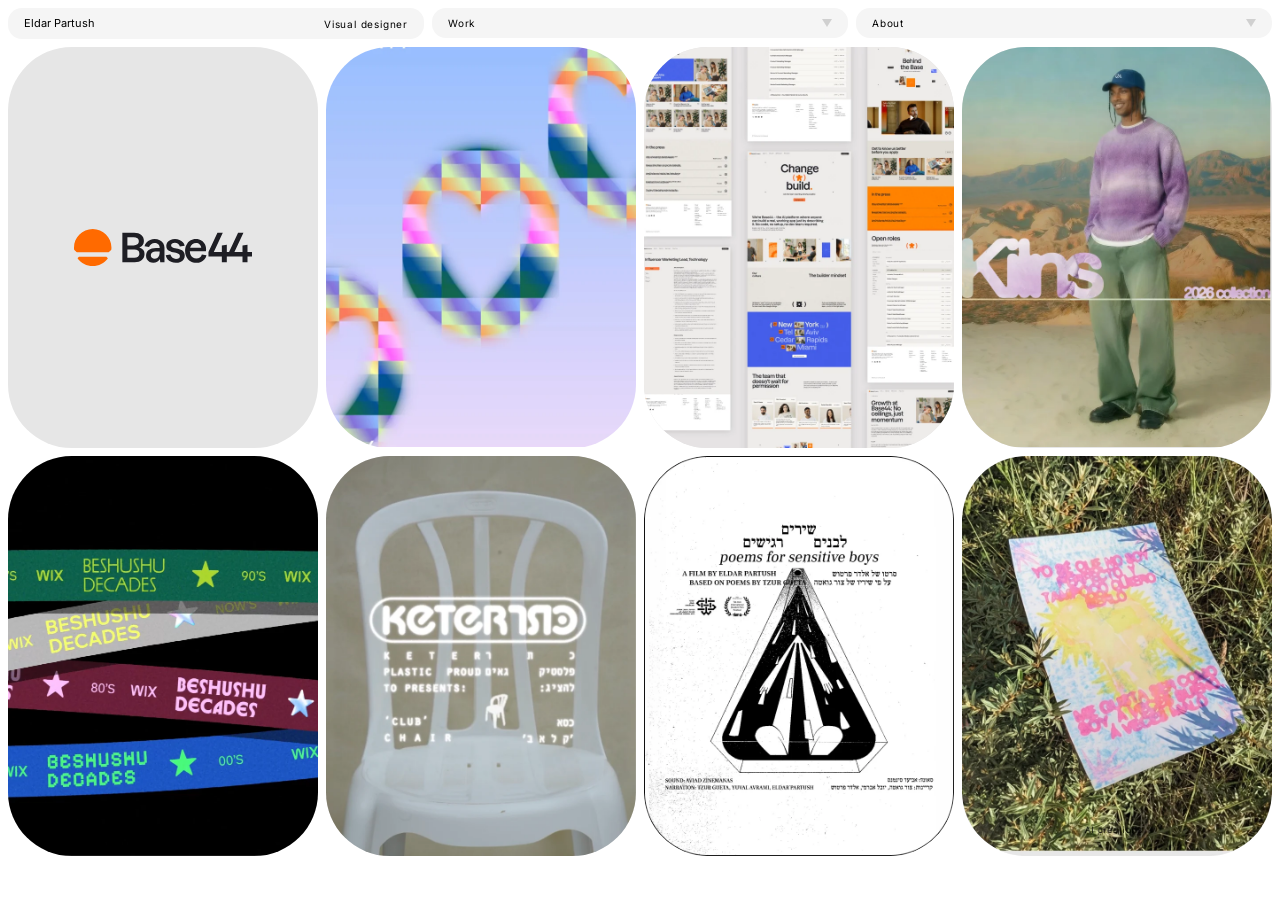
==== commit b29e6f4f: "Base44 Careers: keep only the live site frame Co-Authored-By: Claude Opus 5.5 <noreply@anthropic.com" ====
--- a/index.html
+++ b/index.html
@@ -331,11 +331,7 @@
       description: "I designed the Base44 careers site, from its layout and visual system to the interactions that bring it to life. The site was developed with the help of Claude Code.",
       media: [
         // The live site at base44.com; scroll and click through it inside the frame.
-        { embed: "https://base44.com/careers", fallback: "img/tile-base44-career.webp", wide: "r480", alt: "Base44 careers site, live" },
-        { src: "img/careers-02.webp", ratio: "350 / 194", alt: "Open roles list" },
-        { src: "img/careers-03.webp", ratio: "350 / 194", alt: "In the press section" },
-        { src: "img/careers-04.webp", ratio: "350 / 211", alt: "Find us in New York, Tel Aviv, Cedar Rapids and Miami" },
-        { src: "img/careers-05.webp", ratio: "350 / 211", alt: "Behind the Base" }
+        { embed: "https://base44.com/careers", fallback: "img/tile-base44-career.webp", wide: "r480", alt: "Base44 careers site, live" }
       ]
     },
     ai: {
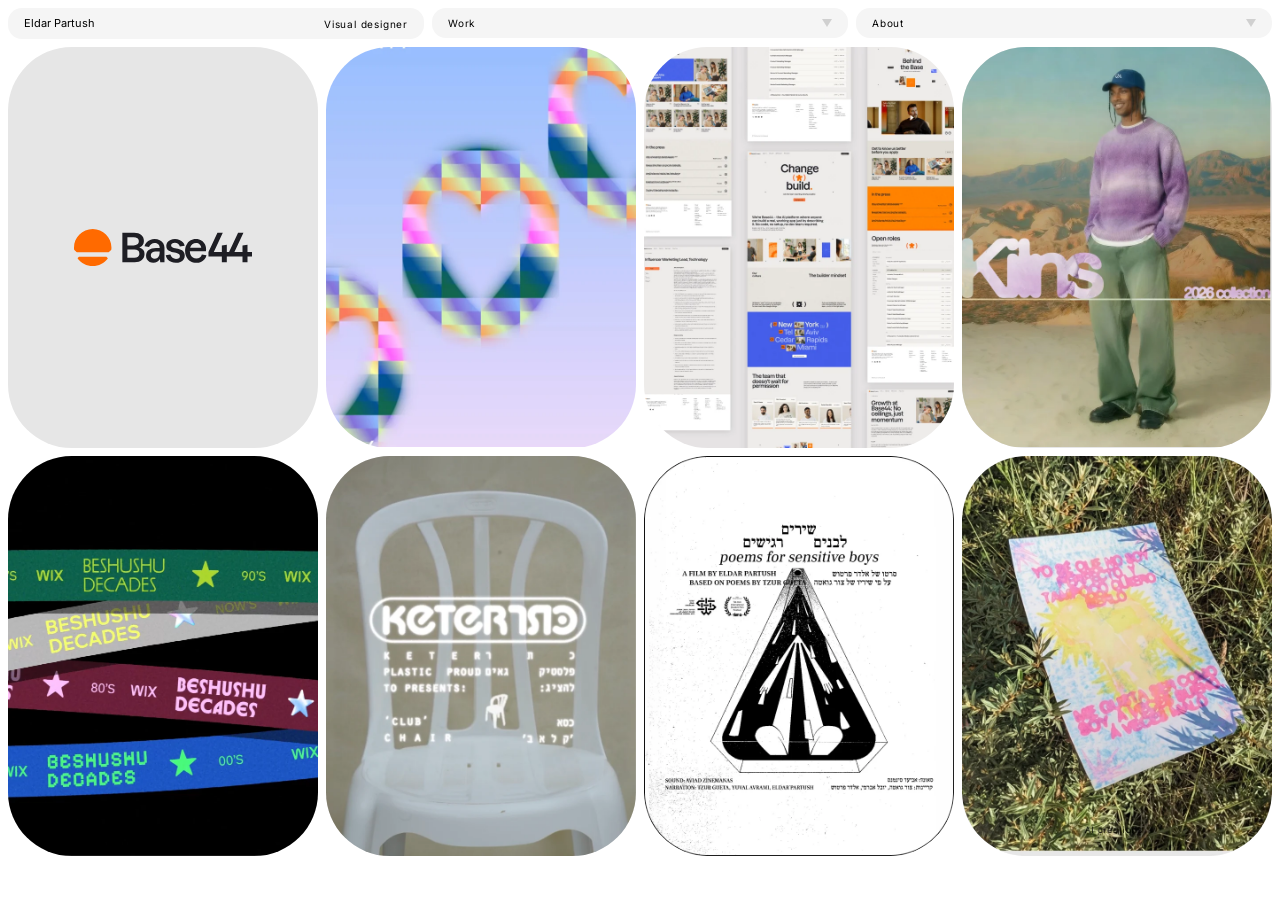
==== commit 267772a9: "Keter Club: Figma cover that plays the film on click Co-Authored-By: Claude Opus 5.5 <noreply@anthro" ====
--- a/index.html
+++ b/index.html
@@ -185,6 +185,16 @@
   /* Player placement taken from the Keter frame in Figma: 647×363 at (31, 58) inside 708×480 */
   .media.embed.video iframe { inset: auto; left: 4.394%; top: 12.14%; width: 91.4%; height: 75.71%; background: #000; }
   .media.embed-fallback { display: block; }
+  /* Click-to-play cover: the Figma still with a play pill; on click it becomes the player */
+  .media.clickplay { display: block; width: 100%; padding: 0; border: 0; cursor: pointer; font: inherit; }
+  .media.clickplay.playing { cursor: default; background: #000; }
+  .media.clickplay iframe { position: absolute; inset: 0; width: 100%; height: 100%; border: 0; background: #000; }
+  .play-pill {
+    position: absolute; left: 50%; bottom: 7%; transform: translateX(-50%);
+    padding: 9px 16px; border-radius: var(--pill-r); background: #ffffff; color: var(--ink);
+    white-space: nowrap; transition: transform .2s ease;
+  }
+  .media.clickplay:hover .play-pill, .media.clickplay:focus-visible .play-pill { transform: translateX(-50%) scale(1.06); }
   .embed-cta {
     position: absolute; left: 50%; bottom: 7%; transform: translateX(-50%);
     padding: 9px 16px; border-radius: var(--pill-r); background: var(--glass);
@@ -370,7 +380,8 @@
       year: "2022",
       description: "A short film made as a student project at Shenkar, built around the iconic Keter plastic chair and woven together from family and archival footage.",
       media: [
-        { embed: "https://player.vimeo.com/video/848519919?title=0&byline=0&portrait=0&dnt=1", video: true, fallback: "img/keter-01.webp", wide: "r480", alt: "Keter Club film" },
+        // Cover from Figma; a click swaps in the Vimeo player and starts the film.
+        { cover: "img/keter-cover.webp", vimeo: "https://player.vimeo.com/video/848519919?title=0&byline=0&portrait=0&dnt=1", link: "https://vimeo.com/848519919", wide: "r480", alt: "Keter Club film" },
         { src: "img/keter-02.webp", alt: "Stacked plastic chairs with the Keter Club logo" },
         { src: "img/keter-03.webp", alt: "Archive film still" },
         { src: "img/keter-04.webp", wide: "r452", alt: "End credits over a white chair" }
@@ -462,6 +473,8 @@
       const cls = `media${m.wide ? " wide " + m.wide : ""}${m.tall ? " tall" : ""}`;
       // Frames with their own proportions in Figma (e.g. 350×194) pass `ratio`.
       const ar = m.ratio ? `aspect-ratio:${m.ratio};` : "";
+      if (m.cover && CAN_EMBED) return `<button type="button" class="${cls} clickplay" data-src="${m.vimeo}" aria-label="Play ${esc(m.alt)}"><img src="${m.cover}" alt="" width="1416" height="960"><span class="play-pill">▶ Play film</span></button>`;
+      if (m.cover) return `<a class="${cls} clickplay" href="${m.link}" target="_blank" rel="noopener"><img src="${m.cover}" alt="${esc(m.alt)}" width="1416" height="960"><span class="play-pill">Watch on Vimeo ↗</span></a>`;
       if (m.embed && CAN_EMBED) return `<div class="${cls} embed${m.video ? " video" : ""}"><iframe src="${m.embed}" title="${esc(m.alt)}" allow="autoplay; fullscreen; picture-in-picture; encrypted-media" allowfullscreen referrerpolicy="${m.video ? "strict-origin-when-cross-origin" : "no-referrer"}"></iframe></div>`;
       if (m.embed) return `<a class="${cls} embed-fallback" href="${m.embed}" target="_blank" rel="noopener"><img src="${m.fallback}" alt="${esc(m.alt)}" width="1416" height="960"><span class="embed-cta">${m.video ? "Watch on Vimeo" : "Open live site"} ↗</span></a>`;
       if (!m.src) return `<div class="${cls}" style="${ar}" aria-hidden="true"></div>`;
@@ -500,6 +513,10 @@
         <div class="media-grid">${media}</div>
       </div>`;
     app.querySelectorAll(".media.embed:not(.video)").forEach(fitEmbed);
+    app.querySelectorAll("button.clickplay").forEach(btn => btn.addEventListener("click", () => {
+      btn.classList.add("playing");
+      btn.innerHTML = `<iframe src="${btn.dataset.src}&autoplay=1" title="${btn.getAttribute("aria-label")}" allow="autoplay; fullscreen; picture-in-picture; encrypted-media" allowfullscreen referrerpolicy="strict-origin-when-cross-origin"></iframe>`;
+    }, { once: true }));
   }
 
   // Show a framed site at a real desktop (or phone) width, scaled down to fit the frame.
